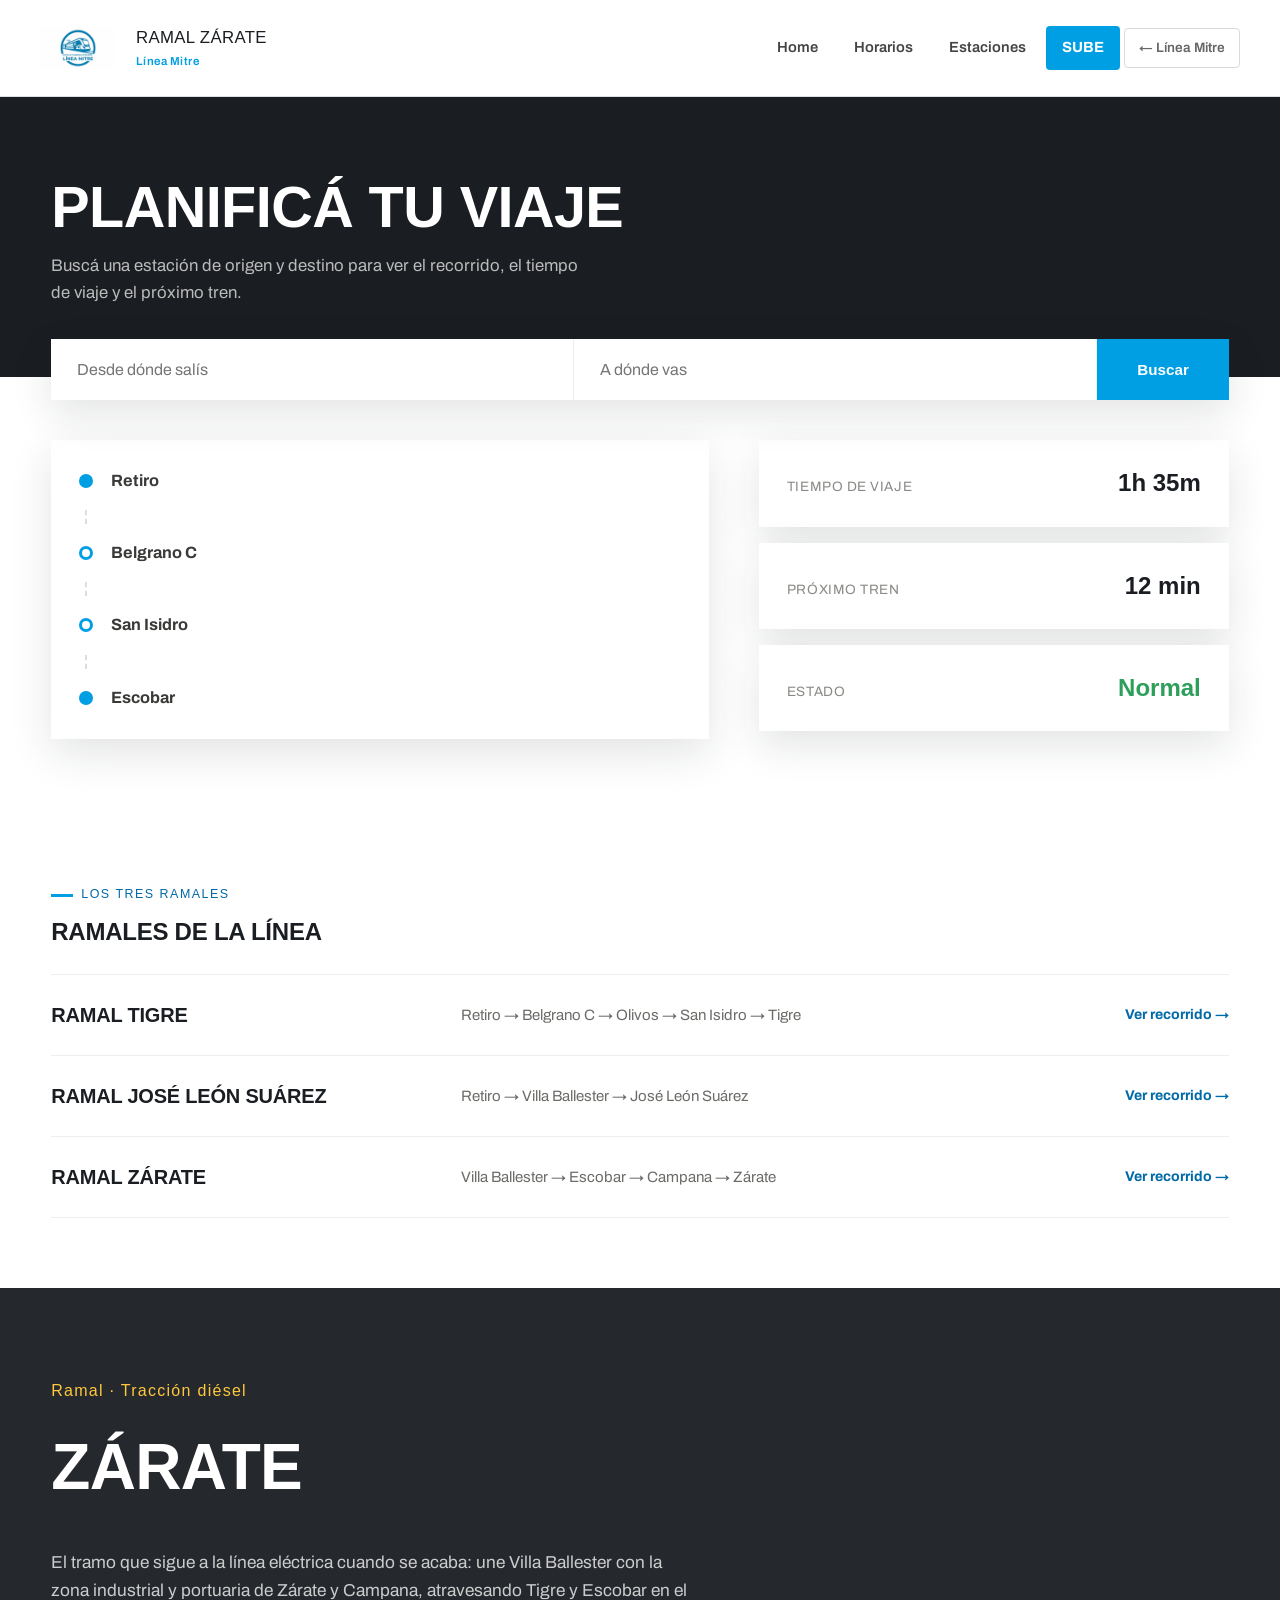
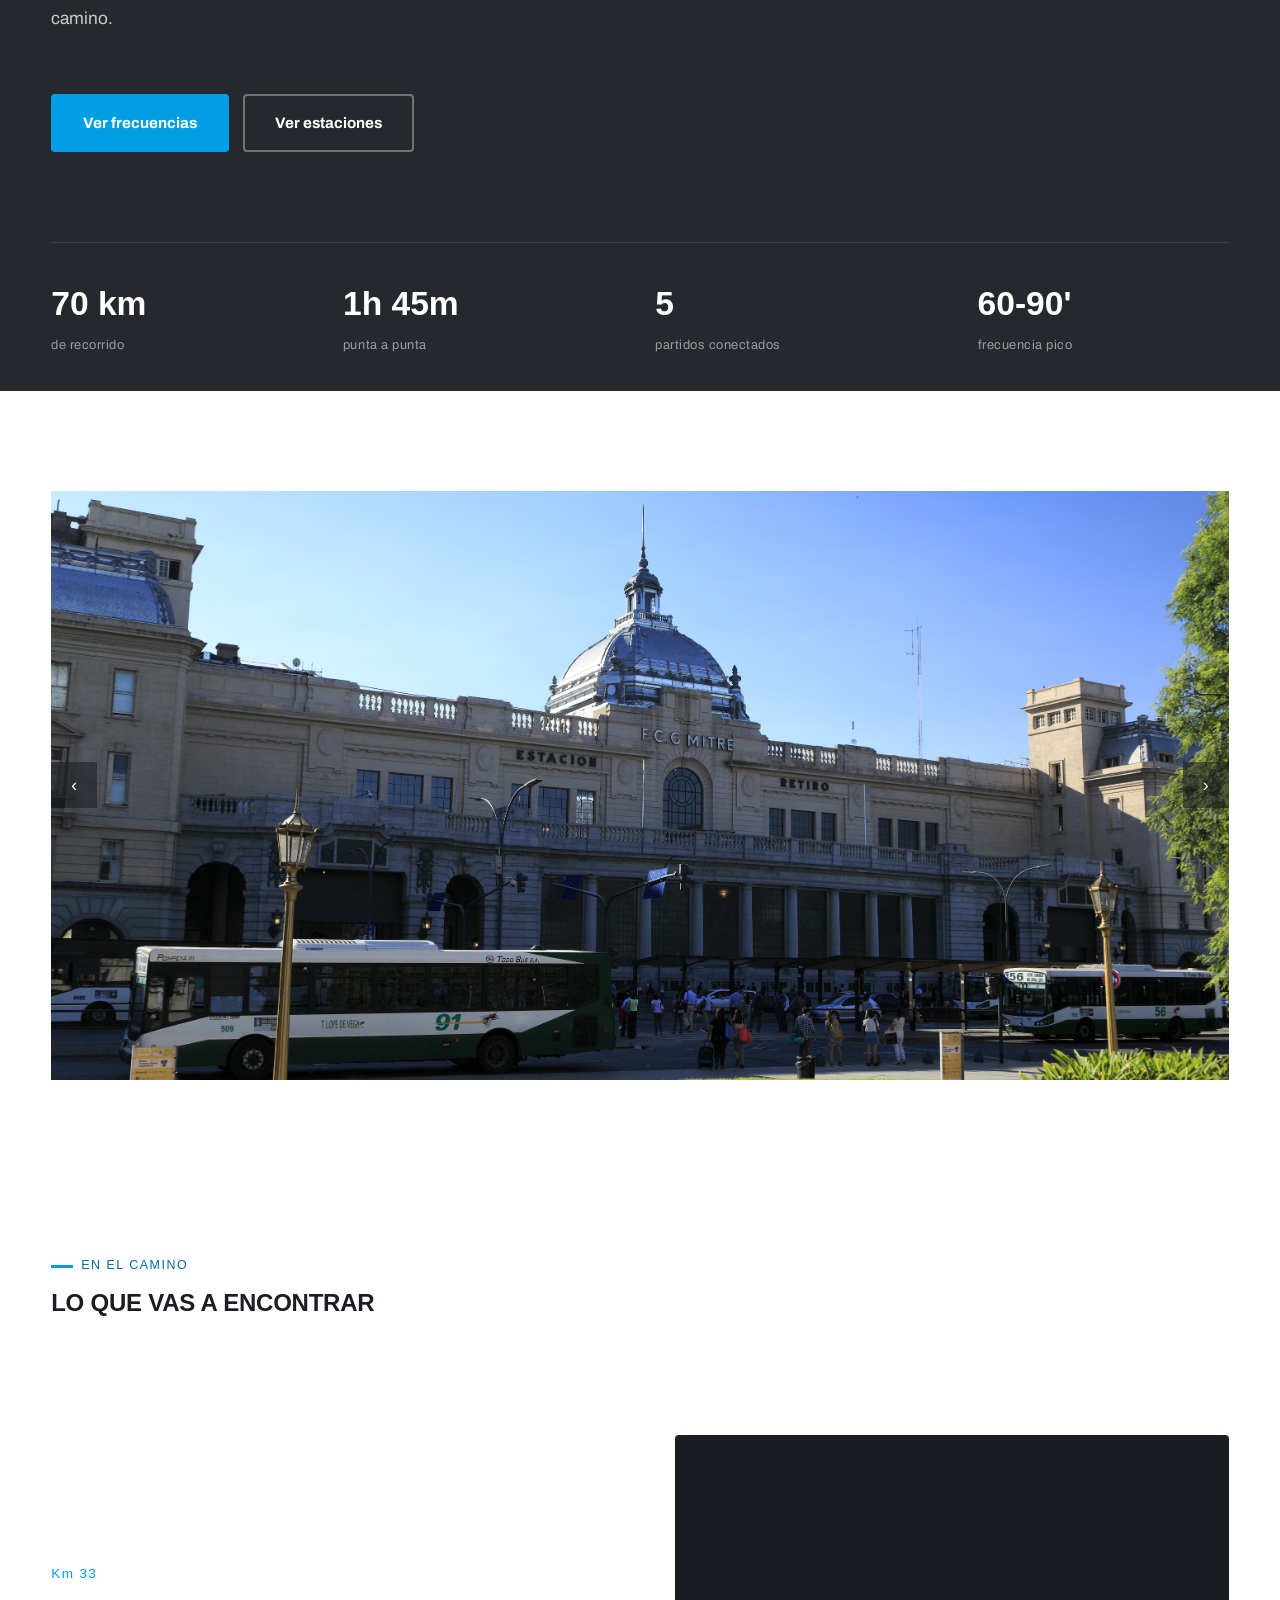
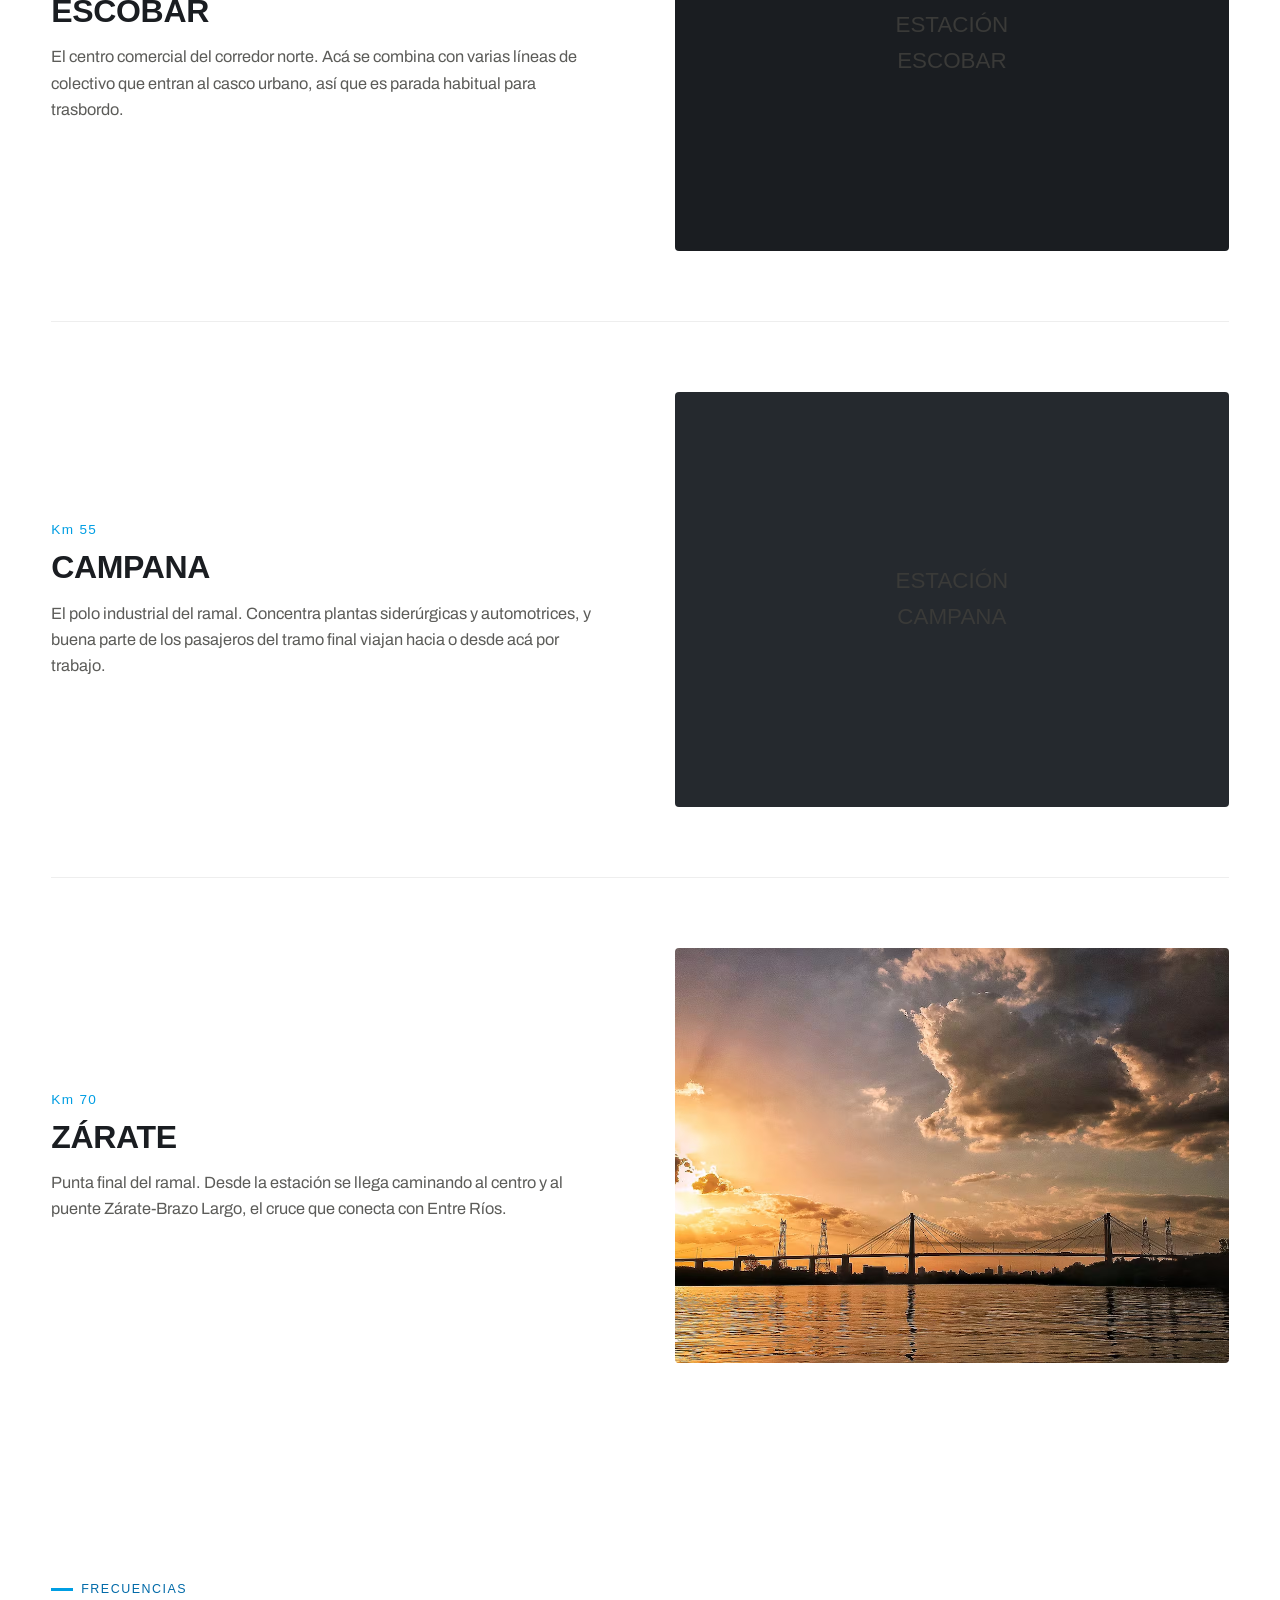
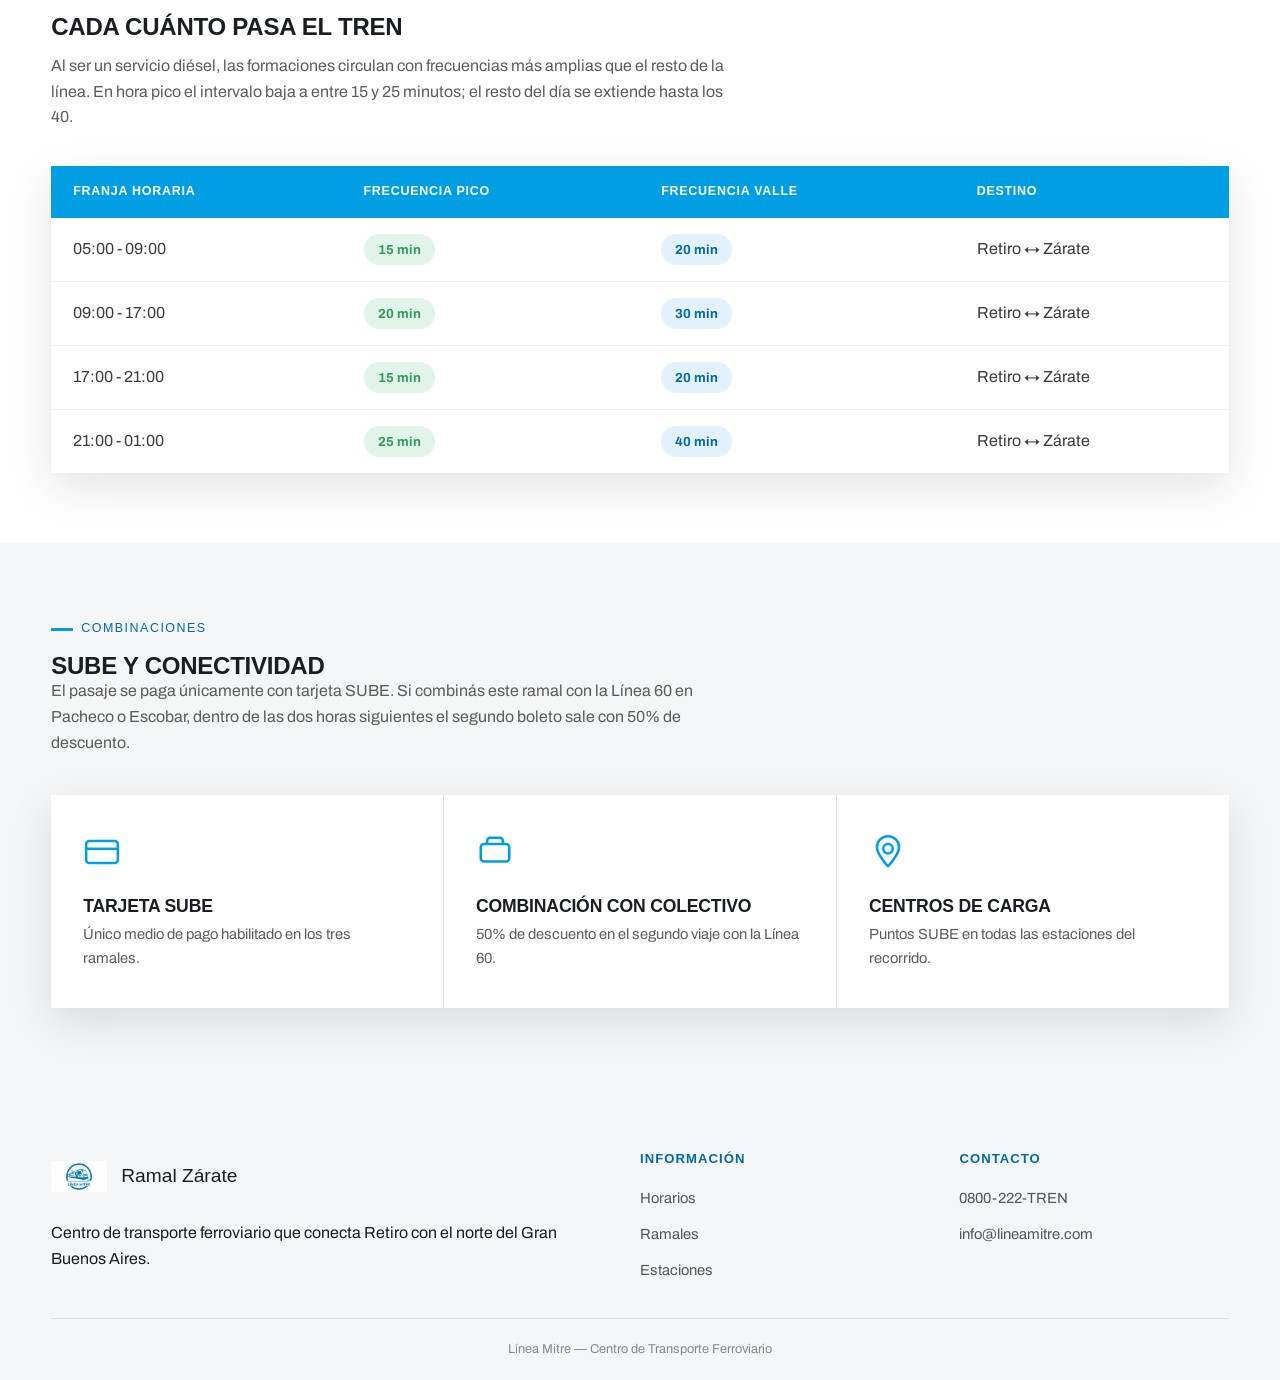
==== estaciones.html @ 60ac6a28 "Commit" ====
<!DOCTYPE html>
<html lang="es">
<head>
    <meta charset="UTF-8">
    <meta name="viewport" content="width=device-width, initial-scale=1.0">
    <title>Horarios y estaciones — Ramal Zárate</title>
    <link rel="stylesheet" href="css/styles.css">
</head>
<body>

    <header>
        <nav>
            <img src="img/logo-mitre.png" alt="Ramal Zárate" class="nav-logo">
            <div class="marca">
                Ramal Zárate
                <small>Línea Mitre</small>
            </div>
            <ul>
                <li><a href="index.html">Home</a></li>
                <li><a href="estaciones.html">Horarios</a></li>
                <li><a href="ubicacion.html">Estaciones</a></li>
                <li id="nav-sube"><a href="sube.html">SUBE</a></li>
                <li id="nav-central"><a href="https://rafaelmontanerpt.github.io/Central-de-transporte/index.html" target="_blank">← Línea Mitre</a></li>
            </ul>
        </nav>
    </header>

    <main>

        <section class="buscador-hero">
            <div class="buscador-hero-inner">
                <h1>Planificá tu viaje</h1>
                <p>Buscá una estación de origen y destino para ver el recorrido, el tiempo de viaje y el próximo tren.</p>
            </div>
        </section>

        <section class="franja franja--ajustada" style="padding-top:0">
            <div class="caja-busqueda">
                <input type="text" placeholder="Desde dónde salís" id="origen">
                <input type="text" placeholder="A dónde vas" id="destino">
                <button onclick="buscarRecorrido()">Buscar</button>
            </div>

            <div class="resultado-viaje">
                <div class="trayecto">
                    <div class="trayecto-parada terminal">
                        <span class="punto"></span>
                        <b>Retiro</b>
                    </div>
                    <div class="trayecto-tramo"></div>
                    <div class="trayecto-parada">
                        <span class="punto"></span>
                        <b>Belgrano C</b>
                    </div>
                    <div class="trayecto-tramo"></div>
                    <div class="trayecto-parada">
                        <span class="punto"></span>
                        <b>San Isidro</b>
                    </div>
                    <div class="trayecto-tramo"></div>
                    <div class="trayecto-parada terminal">
                        <span class="punto"></span>
                        <b>Escobar</b>
                    </div>
                </div>

                <div class="datos-viaje">
                    <div class="dato-viaje"><span>Tiempo de viaje</span><b>1h 35m</b></div>
                    <div class="dato-viaje"><span>Próximo tren</span><b>12 min</b></div>
                    <div class="dato-viaje"><span>Estado</span><b style="color:var(--verde)">Normal</b></div>
                </div>
            </div>
        </section>

        <section class="franja franja--ajustada">
            <span class="ojo">Los tres ramales</span>
            <h2>Ramales de la línea</h2>

            <div class="lista-ramales">
                <div class="fila-ramal">
                    <h3>Ramal Tigre</h3>
                    <span class="trazado">Retiro → Belgrano C → Olivos → San Isidro → Tigre</span>
                    <a href="estaciones.html" class="enlace-ramal">Ver recorrido →</a>
                </div>
                <div class="fila-ramal">
                    <h3>Ramal José León Suárez</h3>
                    <span class="trazado">Retiro → Villa Ballester → José León Suárez</span>
                    <a href="estaciones.html" class="enlace-ramal">Ver recorrido →</a>
                </div>
                <div class="fila-ramal">
                    <h3>Ramal Zárate</h3>
                    <span class="trazado">Villa Ballester → Escobar → Campana → Zárate</span>
                    <a href="#ramal-zarate" class="enlace-ramal">Ver recorrido →</a>
                </div>
            </div>
        </section>

        <section class="ramal-hero" id="ramal-zarate">
            <div class="ramal-hero-inner">
                <div class="ramal-kicker">Ramal · Tracción diésel</div>
                <h1>Zárate</h1>
                <p>El tramo que sigue a la línea eléctrica cuando se acaba: une Villa Ballester con la zona industrial y portuaria de Zárate y Campana, atravesando Tigre y Escobar en el camino.</p>
                <div class="ramal-botones">
                    <a href="#frecuencias-zarate" class="btn">Ver frecuencias</a>
                    <a href="ubicacion.html" class="btn-fantasma-oscuro">Ver estaciones</a>
                </div>
                <div class="ramal-cifras">
                    <div><b>70 km</b><span>de recorrido</span></div>
                    <div><b>1h 45m</b><span>punta a punta</span></div>
                    <div><b>5</b><span>partidos conectados</span></div>
                    <div><b>60-90'</b><span>frecuencia pico</span></div>
                </div>
            </div>
        </section>

        <section class="franja">
            <div class="carrusel">
                <img class="activa" src="img/J31_597_Bf_Retiro_Mitre.jpg" alt="Formación de la Línea Mitre">
                <img src="img/puente-zarate.avif" alt="Puente Zárate-Brazo Largo">
                <img src="img/zarate-plaza.avif" alt="Plaza central de Zárate">
                <button class="carrusel-control carrusel-control--prev" onclick="moverCarrusel(-1)">‹</button>
                <button class="carrusel-control carrusel-control--next" onclick="moverCarrusel(1)">›</button>
            </div>
        </section>

        <section class="franja franja--ajustada">
            <span class="ojo">En el camino</span>
            <h2 style="margin-bottom:50px">Lo que vas a encontrar</h2>

            <div class="destino-bloque">
                <div class="destino-texto">
                    <span class="destino-num">Km 33</span>
                    <h3>Escobar</h3>
                    <p>El centro comercial del corredor norte. Acá se combina con varias líneas de colectivo que entran al casco urbano, así que es parada habitual para trasbordo.</p>
                </div>
                <div class="destino-foto" style="display:flex;align-items:center;justify-content:center;background:var(--carbon)">
                    <span style="font-family:var(--display);color:var(--hueso);font-size:1.4rem;text-align:center;padding:0 20px">ESTACIÓN<br>ESCOBAR</span>
                </div>
            </div>

            <div class="destino-bloque invertido">
                <div class="destino-texto">
                    <span class="destino-num">Km 55</span>
                    <h3>Campana</h3>
                    <p>El polo industrial del ramal. Concentra plantas siderúrgicas y automotrices, y buena parte de los pasajeros del tramo final viajan hacia o desde acá por trabajo.</p>
                </div>
                <div class="destino-foto" style="display:flex;align-items:center;justify-content:center;background:var(--carbon-2)">
                    <span style="font-family:var(--display);color:var(--hueso);font-size:1.4rem;text-align:center;padding:0 20px">ESTACIÓN<br>CAMPANA</span>
                </div>
            </div>

            <div class="destino-bloque">
                <div class="destino-texto">
                    <span class="destino-num">Km 70</span>
                    <h3>Zárate</h3>
                    <p>Punta final del ramal. Desde la estación se llega caminando al centro y al puente Zárate-Brazo Largo, el cruce que conecta con Entre Ríos.</p>
                </div>
                <div class="destino-foto">
                    <img src="img/puente-zarate.avif" alt="Puente Zárate-Brazo Largo">
                </div>
            </div>
        </section>

        <section class="franja franja--ajustada bloque-tabla" id="frecuencias-zarate">
            <span class="ojo">Frecuencias</span>
            <h2>Cada cuánto pasa el tren</h2>
            <p>Al ser un servicio diésel, las formaciones circulan con frecuencias más amplias que el resto de la línea. En hora pico el intervalo baja a entre 15 y 25 minutos; el resto del día se extiende hasta los 40.</p>

            <table>
                <thead>
                    <tr>
                        <th>Franja horaria</th>
                        <th>Frecuencia pico</th>
                        <th>Frecuencia valle</th>
                        <th>Destino</th>
                    </tr>
                </thead>
                <tbody></tbody>
            </table>
        </section>

        <section class="tira-conectividad">
            <div class="franja franja--ajustada">
                <span class="ojo">Combinaciones</span>
                <h2>SUBE y conectividad</h2>
                <p style="max-width:680px;color:#5c5c59">El pasaje se paga únicamente con tarjeta SUBE. Si combinás este ramal con la Línea 60 en Pacheco o Escobar, dentro de las dos horas siguientes el segundo boleto sale con 50% de descuento.</p>

                <div class="tarjetas-conectividad">
                    <div class="tarjeta-conectividad">
                        <svg class="icono" viewBox="0 0 24 24" fill="none" stroke="currentColor" stroke-width="1.6"><rect x="2" y="5" width="20" height="14" rx="2"/><line x1="2" y1="10" x2="22" y2="10"/></svg>
                        <h3>Tarjeta SUBE</h3>
                        <p>Único medio de pago habilitado en los tres ramales.</p>
                    </div>
                    <div class="tarjeta-conectividad">
                        <svg class="icono" viewBox="0 0 24 24" fill="none" stroke="currentColor" stroke-width="1.6"><rect x="3" y="7" width="18" height="11" rx="2"/><path d="M7 7V5a2 2 0 0 1 2-2h6a2 2 0 0 1 2 2v2"/></svg>
                        <h3>Combinación con colectivo</h3>
                        <p>50% de descuento en el segundo viaje con la Línea 60.</p>
                    </div>
                    <div class="tarjeta-conectividad">
                        <svg class="icono" viewBox="0 0 24 24" fill="none" stroke="currentColor" stroke-width="1.6"><circle cx="12" cy="10" r="3"/><path d="M12 21s7-7.5 7-12a7 7 0 1 0-14 0c0 4.5 7 12 7 12Z"/></svg>
                        <h3>Centros de carga</h3>
                        <p>Puntos SUBE en todas las estaciones del recorrido.</p>
                    </div>
                </div>
            </div>
        </section>

    </main>

    <footer>
        <div class="footer-inner">
            <div>
                <div class="footer-logo-wrap">
                    <img src="img/logo-mitre.png" alt="Ramal Zárate">
                    <div class="footer-marca">Ramal Zárate</div>
                </div>
                <p>Centro de transporte ferroviario que conecta Retiro con el norte del Gran Buenos Aires.</p>
            </div>
            <div>
                <h4>Información</h4>
                <ul>
                    <li><a href="estaciones.html">Horarios</a></li>
                    <li><a href="estaciones.html">Ramales</a></li>
                    <li><a href="ubicacion.html">Estaciones</a></li>
                </ul>
            </div>
            <div>
                <h4>Contacto</h4>
                <ul>
                    <li><a href="tel:08002228736">0800-222-TREN</a></li>
                    <li><a href="mailto:info@lineamitre.com">info@lineamitre.com</a></li>
                </ul>
            </div>
        </div>
        <div class="footer-base">Línea Mitre — Centro de Transporte Ferroviario</div>
    </footer>

    <script src="JS/style.js"></script>
</body>
</html>
---- css/styles.css ----
@import url('https://fonts.googleapis.com/css2?family=Archivo+Expanded:wght@600;700;800&family=Archivo:wght@400;500;600;700&display=swap');

* { margin: 0; padding: 0; box-sizing: border-box; }

:root {
  --carbon:   #1a1d21;
  --carbon-2: #25292e;
  --azul:     #009ee3;
  --azul-osc: #006aa8;
  --amarillo: #ffc83d;
  --verde:    #2e9e5b;
  --rojo:     #d6432e;
  --texto:    #3a3a38;

  --display: 'Archivo Expanded', sans-serif;
  --cuerpo:  'Archivo', sans-serif;
  --radio:   4px;
  --sombra:  0 14px 40px rgba(26,29,33,.12);
  --ease:    .3s cubic-bezier(.4,0,.2,1);
}

html { scroll-behavior: smooth; }

body {
  font-family: var(--cuerpo);
  color: var(--texto);
  background: white;
  overflow-x: hidden;
  line-height: 1.6;
}

h1, h2, h3 {
  font-family: var(--display);
  color: var(--carbon);
  text-transform: uppercase;
  letter-spacing: -.01em;
  line-height: 1.05;
}

a { color: inherit; }

/* --- nav --- */

header {
  position: sticky;
  top: 0;
  z-index: 999;
  background: white;
  border-bottom: 1px solid #dde1e5;
}

nav {
  max-width: 1320px;
  margin: auto;
  display: flex;
  align-items: center;
  gap: 20px;
  padding: 10px 40px;
}

nav img {
  width: 76px;
  height: 76px;
  object-fit: contain;
  flex-shrink: 0;
}

nav .marca {
  color: var(--carbon);
  font-family: var(--display);
  font-size: 1.05rem;
  text-transform: uppercase;
  letter-spacing: .02em;
  flex: 1;
}

nav .marca small {
  display: block;
  font-family: var(--cuerpo);
  text-transform: none;
  font-size: .72rem;
  color: var(--azul);
  letter-spacing: .04em;
  font-weight: 600;
}

nav ul {
  display: flex;
  align-items: center;
  gap: 4px;
  list-style: none;
}

nav ul li a {
  display: block;
  color: #444;
  text-decoration: none;
  font-weight: 600;
  font-size: .92rem;
  padding: 10px 16px;
  border-radius: var(--radio);
  transition: var(--ease);
}

nav ul li a:hover { color: var(--carbon); background: rgba(0,158,227,.08); }

#nav-sube a { background: var(--azul); color: white; font-weight: 700; }
#nav-sube a:hover { background: var(--azul-osc); }

#nav-central a {
  color: #666;
  border: 1px solid rgba(0,0,0,.15);
  font-size: .85rem;
  padding: 8px 14px;
}
#nav-central a:hover { color: var(--carbon); border-color: rgba(0,0,0,.3); background: rgba(0,158,227,.06); }

/* --- estructura base --- */

main { display: block; }

.franja {
  width: min(1320px, 92%);
  margin: auto;
  padding: 100px 0;
}

.franja--ajustada { padding: 70px 0; }

.ojo {
  display: inline-flex;
  align-items: center;
  gap: 8px;
  font-family: var(--display);
  font-size: .78rem;
  letter-spacing: .12em;
  text-transform: uppercase;
  color: var(--azul-osc);
  margin-bottom: 14px;
}

.ojo::before {
  content: '';
  width: 22px;
  height: 3px;
  background: var(--azul);
}

/* --- hero (home) --- */

.hero {
  position: relative;
  background: white;
  overflow: hidden;
}

.hero-grid {
  width: min(1320px, 92%);
  margin: auto;
  display: grid;
  grid-template-columns: 1.05fr .95fr;
  align-items: center;
  gap: 50px;
  padding: 90px 0 0;
  min-height: 78vh;
}

.hero-texto h1 {
  color: var(--carbon);
  font-size: clamp(3rem, 6vw, 5.2rem);
  margin-bottom: 26px;
}

.hero-texto h1 em {
  display: block;
  font-style: normal;
  color: var(--azul);
}

.hero-texto p {
  font-size: 1.12rem;
  max-width: 480px;
  color: #555;
  margin-bottom: 36px;
}

.hero-botones { display: flex; gap: 14px; flex-wrap: wrap; }

.btn {
  display: inline-block;
  border: 2px solid transparent;
  background: var(--azul);
  color: white;
  font-weight: 700;
  font-size: .95rem;
  padding: 15px 30px;
  border-radius: var(--radio);
  cursor: pointer;
  transition: var(--ease);
  text-decoration: none;
}

.btn:hover { background: var(--azul-osc); transform: translateY(-2px); }

/* ghost button sobre fondo blanco */
.btn-fantasma {
  background: transparent;
  border-color: #ccc;
  color: var(--carbon);
}

.btn-fantasma:hover { border-color: var(--azul); color: var(--azul); background: rgba(0,158,227,.06); }

/* ghost button sobre fondo oscuro (ramal-hero) */
.btn-fantasma-oscuro {
  background: transparent;
  border: 2px solid rgba(255,255,255,.35);
  color: white;
  font-weight: 700;
  font-size: .95rem;
  padding: 15px 30px;
  border-radius: var(--radio);
  cursor: pointer;
  transition: var(--ease);
  text-decoration: none;
  display: inline-block;
}

.btn-fantasma-oscuro:hover { border-color: white; background: rgba(255,255,255,.1); }

.hero-imagen {
  position: relative;
  height: 100%;
  min-height: 460px;
  align-self: stretch;
}

.hero-imagen img {
  position: absolute;
  inset: 0;
  width: 100%;
  height: 100%;
  object-fit: cover;
  clip-path: polygon(8% 0, 100% 0, 100% 100%, 0 100%);
}

.hero-imagen::after {
  content: '';
  position: absolute;
  inset: 0;
  background: linear-gradient(100deg, white 0%, transparent 20%);
}

/* via (tiempos de viaje bajo el hero) */
.via {
  display: flex;
  border-top: 1px solid #e0e4e8;
  margin-top: 60px;
  background: #f8f9fa;
}

.via span {
  flex: 1;
  text-align: center;
  padding: 18px 0;
  font-family: var(--display);
  font-size: .76rem;
  letter-spacing: .1em;
  text-transform: uppercase;
  color: #888;
  border-right: 1px solid #e0e4e8;
}

.via span:last-child { border-right: none; }
.via span b { display: block; color: var(--carbon); font-size: 1.1rem; margin-top: 4px; }

/* --- panel estado --- */

.panel-estado {
  display: grid;
  grid-template-columns: .9fr 1.6fr;
  background: white;
  border-radius: var(--radio);
  box-shadow: var(--sombra);
  overflow: hidden;
}

.panel-estado-rotulo {
  background: var(--azul);
  color: white;
  padding: 44px;
  display: flex;
  flex-direction: column;
  justify-content: center;
}

.panel-estado-rotulo h2 { color: white; font-size: 1.8rem; margin-bottom: 10px; }
.panel-estado-rotulo p { color: #d9f0fb; font-size: .96rem; }

.estado-lista { display: flex; flex-direction: column; }

.estado-fila {
  display: flex;
  align-items: center;
  gap: 20px;
  padding: 22px 36px;
  border-bottom: 1px solid #eee;
}

.estado-fila:last-child { border-bottom: none; }

.estado-punto { width: 11px; height: 11px; border-radius: 50%; background: var(--verde); flex-shrink: 0; }

.estado-fila b { font-size: 1.02rem; min-width: 150px; }
.estado-fila span { color: #6b6b68; font-size: .92rem; }
.estado-fila .estado-tiempo { margin-left: auto; font-family: var(--display); color: var(--carbon); }

/* --- ramal hero (Zárate) --- */

.ramal-hero {
  background: var(--carbon-2);
  color: white;
  padding: 90px 0 0;
}

.ramal-hero-inner {
  width: min(1320px, 92%);
  margin: auto;
  display: grid;
  gap: 30px;
}

.ramal-kicker {
  font-family: var(--display);
  color: var(--amarillo);
  font-size: 1rem;
  letter-spacing: .08em;
}

.ramal-hero h1 { color: white; font-size: clamp(2.6rem, 5vw, 4.4rem); max-width: 760px; }
.ramal-hero p { max-width: 640px; color: #ccc; font-size: 1.08rem; margin-top: 18px; }

.ramal-botones { display: flex; gap: 14px; margin-top: 32px; flex-wrap: wrap; }

.ramal-cifras {
  display: grid;
  grid-template-columns: repeat(4, auto);
  gap: 40px;
  margin-top: 60px;
  padding: 34px 0;
  border-top: 1px solid #3a3e44;
}

.ramal-cifras div b { display: block; font-family: var(--display); font-size: 2.1rem; color: white; }
.ramal-cifras div span { font-size: .8rem; color: #9a9d9f; letter-spacing: .04em; }

/* --- destinos (bloques imagen/texto alternados) --- */

.destino-bloque {
  display: grid;
  grid-template-columns: 1fr 1fr;
  gap: 70px;
  align-items: center;
  padding: 70px 0;
  border-bottom: 1px solid #eee;
}

.destino-bloque:last-child { border-bottom: none; }

.destino-bloque.invertido .destino-foto { order: 2; }
.destino-bloque.invertido .destino-texto { order: 1; }

.destino-num {
  font-family: var(--display);
  font-size: .85rem;
  color: var(--azul);
  letter-spacing: .1em;
  margin-bottom: 10px;
  display: block;
}

.destino-texto h3 { font-size: 2rem; margin-bottom: 16px; }
.destino-texto p { color: #5c5c59; font-size: 1.02rem; }

.destino-foto {
  position: relative;
  aspect-ratio: 4/3;
  border-radius: var(--radio);
  overflow: hidden;
}

.destino-foto img { width: 100%; height: 100%; object-fit: cover; }

/* --- tabla frecuencias --- */

.bloque-tabla h2 { margin-bottom: 14px; }
.bloque-tabla > p { max-width: 680px; color: #5c5c59; margin-bottom: 36px; }

table { width: 100%; border-collapse: collapse; background: white; box-shadow: var(--sombra); }

thead { background: var(--azul); }

th {
  color: white;
  text-align: left;
  padding: 16px 22px;
  font-family: var(--display);
  font-size: .78rem;
  letter-spacing: .06em;
  text-transform: uppercase;
}

td { padding: 16px 22px; border-bottom: 1px solid #eee; }
tbody tr:last-child td { border-bottom: none; }
tbody tr:hover { background: #f0f8ff; }

.badge-pico, .badge-valle {
  display: inline-block;
  padding: 5px 14px;
  border-radius: 30px;
  font-size: .82rem;
  font-weight: 700;
}

.badge-pico  { background: #e2f4e9; color: var(--verde); }
.badge-valle { background: #e2f1fa; color: var(--azul-osc); }

/* --- conectividad / tarjetas --- */

.tira-conectividad { background: #f4f6f8; }

.tarjetas-conectividad {
  display: grid;
  grid-template-columns: repeat(3, 1fr);
  gap: 1px;
  background: #dde1e5;
  margin-top: 40px;
  box-shadow: var(--sombra);
}

.tarjeta-conectividad { background: white; padding: 38px 32px; }
.tarjeta-conectividad .icono { width: 38px; height: 38px; margin-bottom: 18px; color: var(--azul); }
.tarjeta-conectividad h3 { font-size: 1.1rem; margin-bottom: 8px; }
.tarjeta-conectividad p { font-size: .92rem; color: #5c5c59; }

/* --- carrusel --- */

.carrusel {
  position: relative;
  width: 100%;
  aspect-ratio: 16/8;
  overflow: hidden;
  background: var(--carbon);
}

.carrusel img {
  position: absolute;
  inset: 0;
  width: 100%;
  height: 100%;
  object-fit: cover;
  opacity: 0;
  transition: opacity .9s ease;
}

.carrusel img.activa { opacity: 1; z-index: 2; }

.carrusel-control {
  position: absolute;
  top: 50%;
  transform: translateY(-50%);
  width: 46px; height: 46px;
  border: none;
  background: rgba(26,29,33,.55);
  color: white;
  font-size: 1.1rem;
  cursor: pointer;
  z-index: 5;
  transition: var(--ease);
}

.carrusel-control:hover { background: var(--azul); }
.carrusel-control--prev { left: 0; }
.carrusel-control--next { right: 0; }

/* --- buscador (estaciones.html) --- */

.buscador-hero {
  background: var(--carbon);
  color: white;
  padding: 80px 0 70px;
}

.buscador-hero-inner { width: min(1320px, 92%); margin: auto; }
.buscador-hero h1 { color: white; font-size: clamp(2.4rem, 5vw, 3.6rem); max-width: 600px; }
.buscador-hero p { color: #bbb; max-width: 540px; margin-top: 16px; font-size: 1.05rem; }

.caja-busqueda {
  background: white;
  display: grid;
  grid-template-columns: 1fr 1fr auto;
  box-shadow: var(--sombra);
  margin-top: -38px;
  position: relative;
  z-index: 10;
}

.caja-busqueda input {
  border: none;
  padding: 22px 26px;
  font-size: 1rem;
  font-family: var(--cuerpo);
  border-right: 1px solid #eee;
}

.caja-busqueda input:focus { outline: 2px solid var(--azul); outline-offset: -2px; }

.caja-busqueda button {
  border: none;
  background: var(--azul);
  color: white;
  font-weight: 700;
  padding: 0 40px;
  cursor: pointer;
  font-size: .95rem;
  transition: var(--ease);
}

.caja-busqueda button:hover { background: var(--azul-osc); }

.resultado-viaje {
  display: grid;
  grid-template-columns: 1.4fr 1fr;
  gap: 50px;
  margin-top: 40px;
}

.trayecto { background: white; box-shadow: var(--sombra); padding: 12px 0; }

.trayecto-parada {
  display: flex;
  align-items: center;
  gap: 18px;
  padding: 16px 28px;
}

.trayecto-parada .punto {
  width: 14px; height: 14px;
  border-radius: 50%;
  border: 3px solid var(--azul);
  background: white;
  flex-shrink: 0;
}

.trayecto-parada.terminal .punto { background: var(--azul); }
.trayecto-parada b { font-size: 1.02rem; }

.trayecto-tramo { margin-left: 34px; border-left: 2px dashed #ddd; height: 14px; }

.datos-viaje { display: flex; flex-direction: column; gap: 16px; }

.dato-viaje {
  background: white;
  box-shadow: var(--sombra);
  padding: 24px 28px;
  display: flex;
  justify-content: space-between;
  align-items: baseline;
}

.dato-viaje span { font-size: .85rem; color: #8a8a87; text-transform: uppercase; letter-spacing: .04em; }
.dato-viaje b { font-family: var(--display); font-size: 1.5rem; color: var(--carbon); }

.lista-ramales { display: flex; flex-direction: column; margin-top: 30px; }

.fila-ramal {
  display: grid;
  grid-template-columns: 1.2fr 2fr auto;
  align-items: center;
  gap: 30px;
  padding: 28px 0;
  border-bottom: 1px solid #eee;
}

.fila-ramal:first-child { border-top: 1px solid #eee; }
.fila-ramal h3 { font-size: 1.25rem; }
.fila-ramal .trazado { color: #6b6b68; font-size: .94rem; }

.enlace-ramal {
  font-weight: 700;
  font-size: .88rem;
  color: var(--azul-osc);
  text-decoration: none;
  white-space: nowrap;
}

.enlace-ramal:hover { text-decoration: underline; }

/* --- ubicacion.html --- */

.ubicacion-hero {
  position: relative;
  min-height: 50vh;
  display: flex;
  align-items: flex-end;
  color: white;
  background-size: cover;
  background-position: center;
  background-color: #555;
}

.ubicacion-hero::before {
  content: '';
  position: absolute;
  inset: 0;
  background: linear-gradient(180deg, rgba(26,29,33,.2), rgba(26,29,33,.85));
}

.ubicacion-hero-inner {
  position: relative;
  z-index: 2;
  width: min(1320px, 92%);
  margin: auto;
  padding-bottom: 56px;
}

.ubicacion-hero h1 { color: white; font-size: clamp(2.4rem, 5vw, 3.8rem); }
.ubicacion-hero p { color: #ddd; max-width: 540px; margin-top: 14px; }

.input-buscar {
  width: 100%;
  padding: 18px 22px;
  border: 2px solid #dde1e5;
  font-size: 1rem;
  font-family: var(--cuerpo);
  background: white;
  margin-top: 10px;
  border-radius: var(--radio);
}

.input-buscar:focus { outline: 2px solid var(--azul); outline-offset: -2px; border-color: var(--azul); }

.mapa-caja { margin-top: 30px; box-shadow: var(--sombra); }
.mapa-caja iframe { width: 100%; height: 460px; border: none; display: block; }

.fila-datos {
  display: grid;
  grid-template-columns: repeat(3, 1fr);
  gap: 1px;
  background: #dde1e5;
  margin-top: 40px;
}

.dato-mini { background: white; padding: 28px 30px; }
.dato-mini span { display: block; font-size: .8rem; color: #888; text-transform: uppercase; letter-spacing: .04em; margin-bottom: 8px; }
.dato-mini b { font-family: var(--display); font-size: 1.3rem; }

.lista-iconos {
  display: grid;
  grid-template-columns: repeat(auto-fit, minmax(200px, 1fr));
  gap: 14px;
  margin-top: 30px;
}

.item-icono {
  background: white;
  border: 1px solid #eee;
  padding: 22px;
  display: flex;
  align-items: center;
  gap: 14px;
  font-weight: 600;
  font-size: .94rem;
  line-height: 1.3;
}

.item-icono svg { width: 24px; height: 24px; color: var(--azul); flex-shrink: 0; }

/* --- footer --- */

footer { background: #f4f6f8; color: var(--carbon); }

.footer-inner {
  width: min(1320px, 92%);
  margin: auto;
  padding: 70px 0 36px;
  display: grid;
  grid-template-columns: 1.6fr .8fr .8fr;
  gap: 50px;
}

.footer-logo-wrap {
  display: flex;
  align-items: center;
  gap: 14px;
  margin-bottom: 16px;
}

.footer-logo-wrap img { width: 56px; height: 56px; object-fit: contain; }

.footer-marca { font-family: var(--display); font-size: 1.2rem; }
.footer-marca + p { color: #666; max-width: 320px; font-size: .9rem; margin-top: 10px; }

footer h4 {
  font-family: var(--display);
  font-size: .82rem;
  letter-spacing: .08em;
  color: var(--azul-osc);
  margin-bottom: 16px;
  text-transform: uppercase;
}

footer ul { list-style: none; display: flex; flex-direction: column; gap: 10px; }
footer ul li a { color: #555; text-decoration: none; font-size: .92rem; }
footer ul li a:hover { color: var(--azul); }

.footer-base {
  border-top: 1px solid #dde1e5;
  padding: 20px 0;
  text-align: center;
  font-size: .8rem;
  color: #888;
  width: min(1320px, 92%);
  margin: 0 auto;
}

/* --- responsive --- */

@media (max-width: 1000px) {
  .hero-grid { grid-template-columns: 1fr; min-height: auto; padding-top: 50px; }
  .hero-imagen { min-height: 320px; order: -1; }
  .panel-estado { grid-template-columns: 1fr; }
  .destino-bloque,
  .destino-bloque.invertido { grid-template-columns: 1fr; }
  .destino-bloque.invertido .destino-foto,
  .destino-bloque.invertido .destino-texto { order: 0; }
  .tarjetas-conectividad { grid-template-columns: 1fr; }
  .resultado-viaje { grid-template-columns: 1fr; }
  .fila-datos { grid-template-columns: 1fr; }
  .footer-inner { grid-template-columns: 1fr; }
  .ramal-cifras { grid-template-columns: repeat(2, 1fr); }
}

@media (max-width: 700px) {
  nav { flex-wrap: wrap; padding: 14px 20px; }
  nav ul { width: 100%; justify-content: center; flex-wrap: wrap; }
  .via { flex-wrap: wrap; }
  .via span { flex: 1 1 50%; }
  .caja-busqueda { grid-template-columns: 1fr; }
  .caja-busqueda input { border-right: none; border-bottom: 1px solid #eee; }
  .fila-ramal { grid-template-columns: 1fr; gap: 10px; }
}
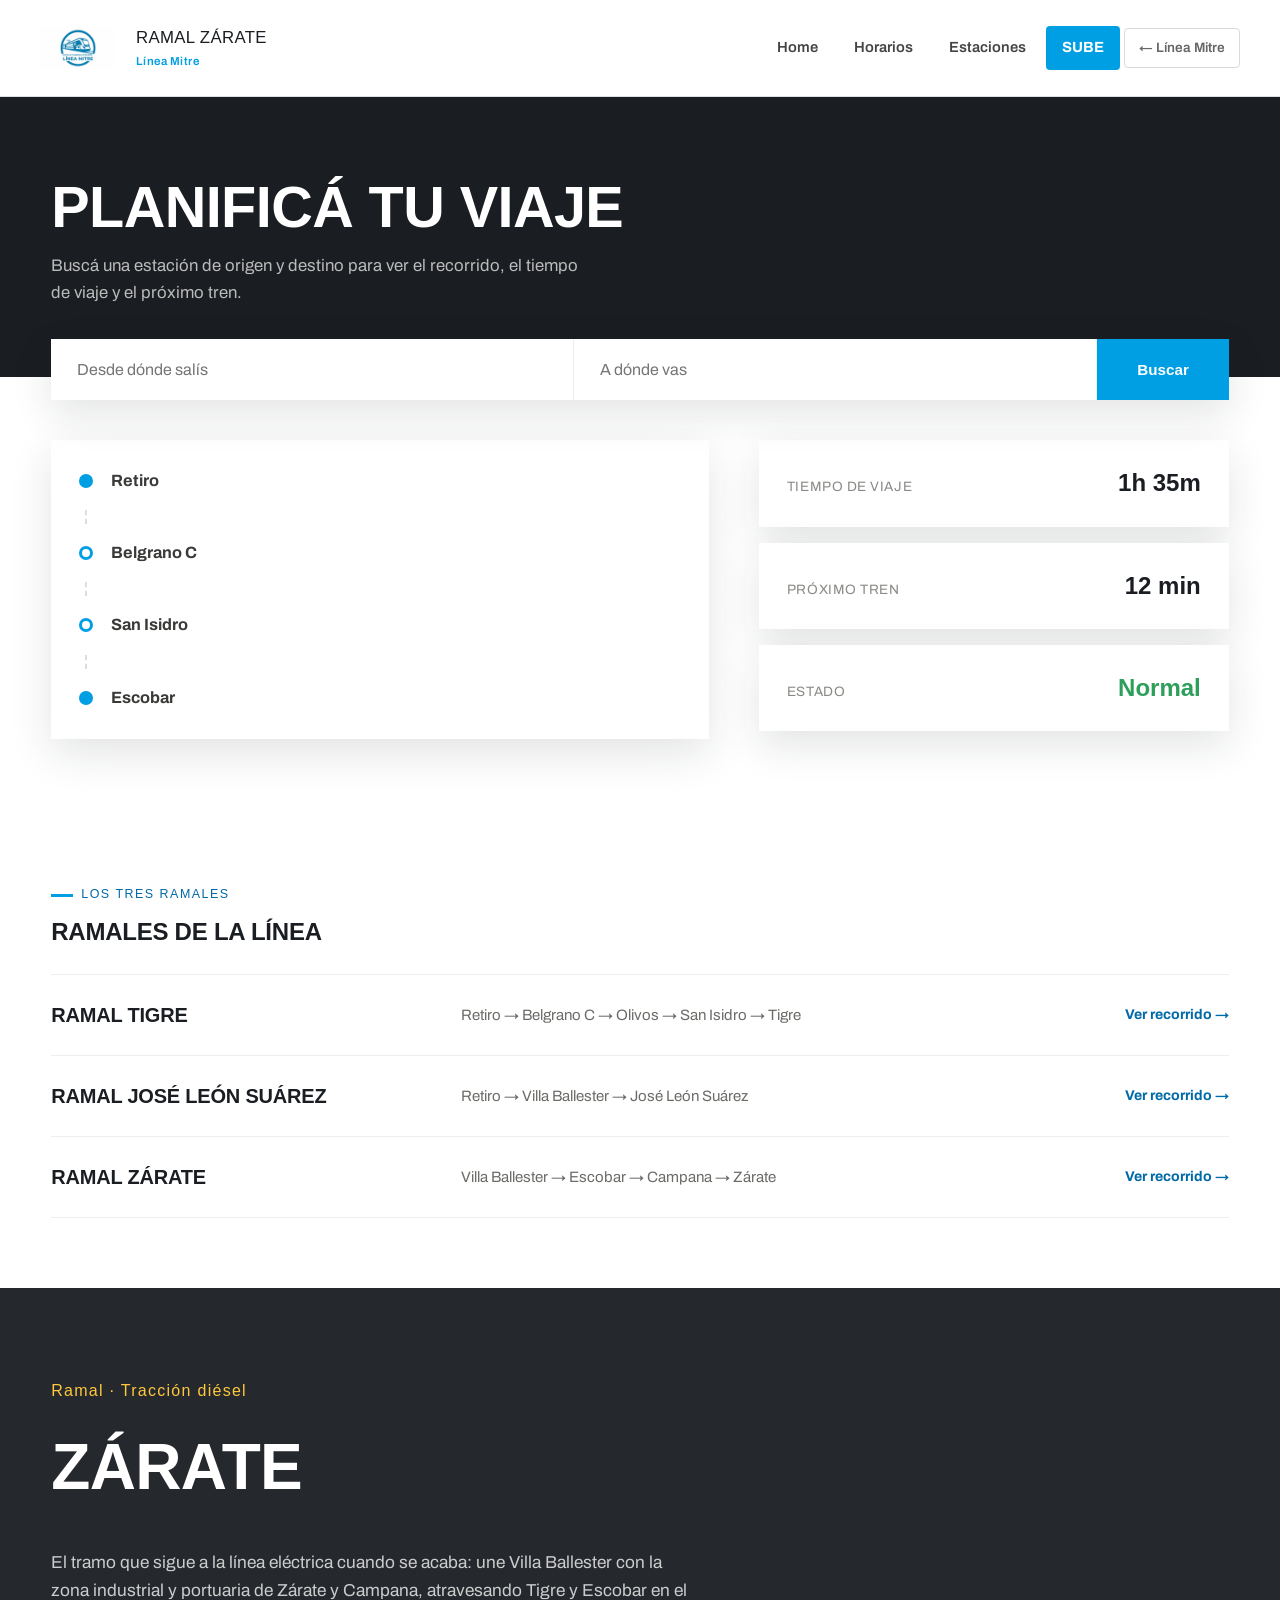
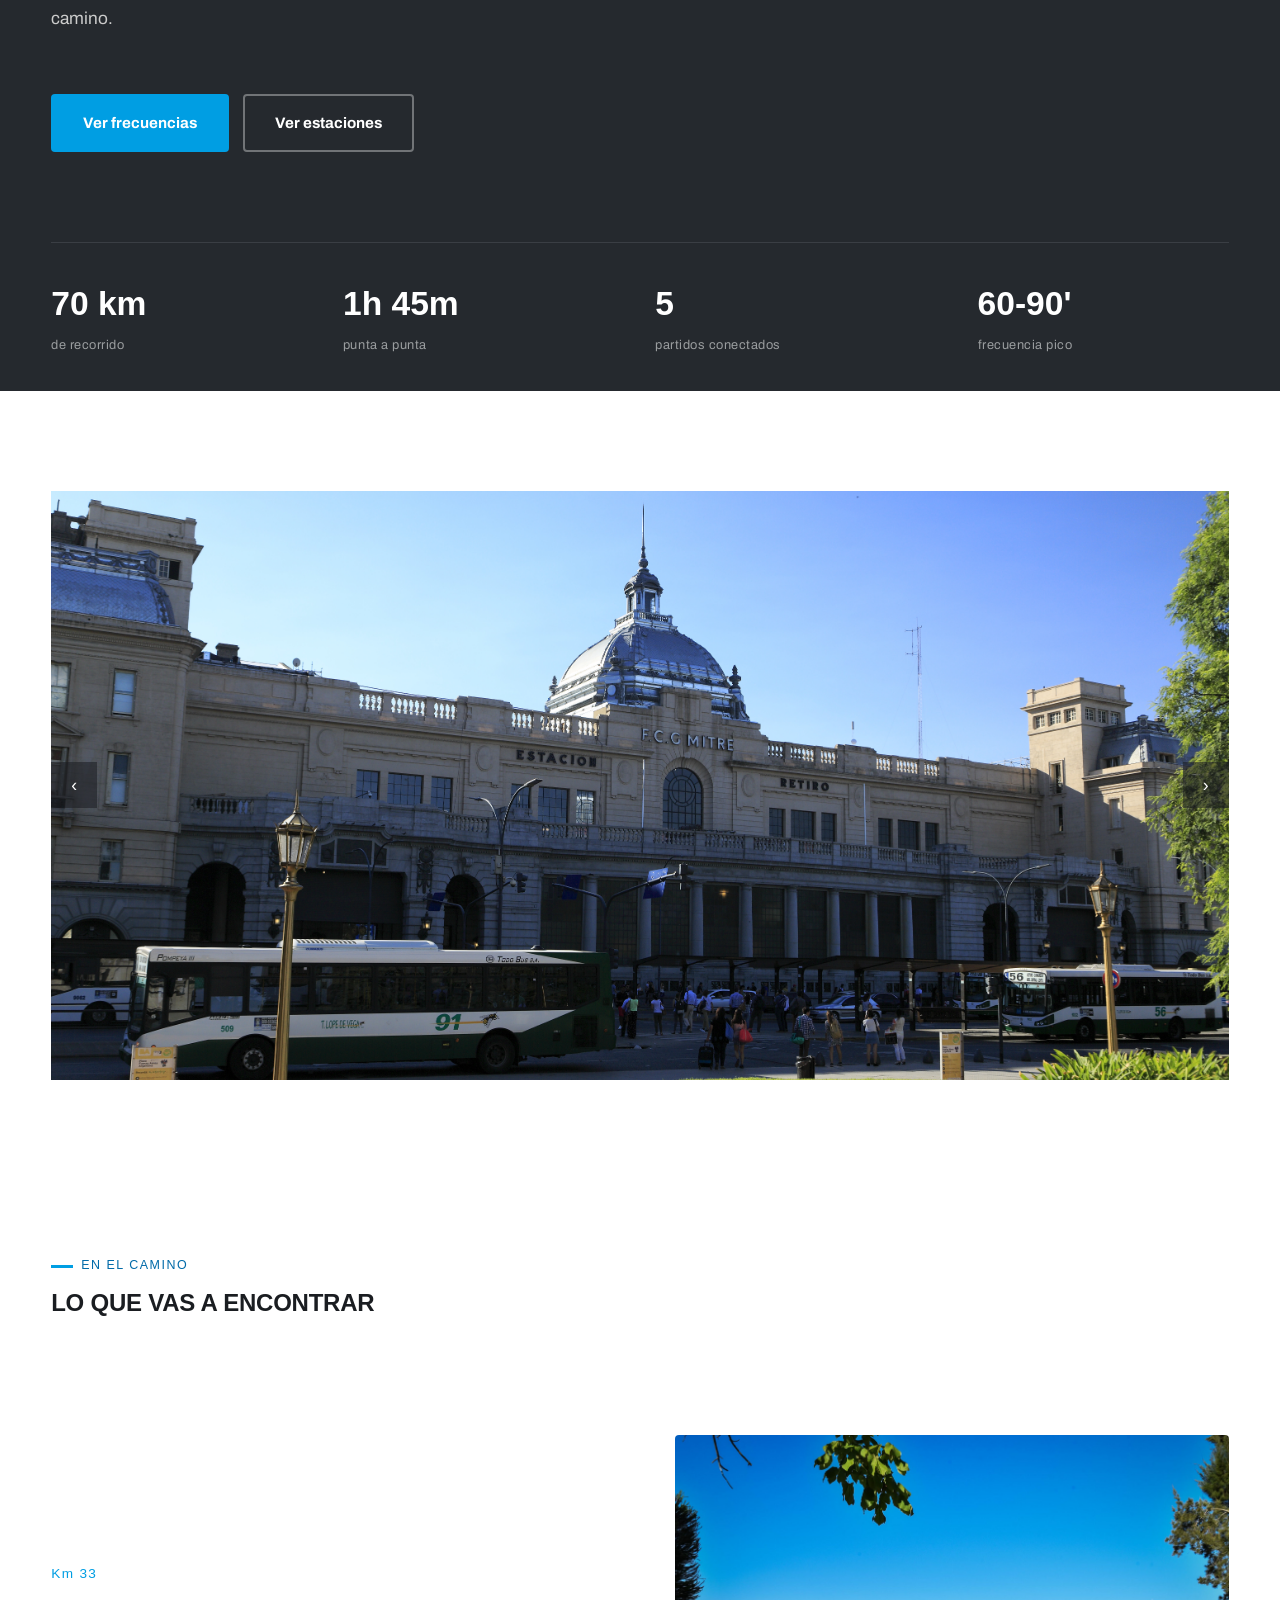
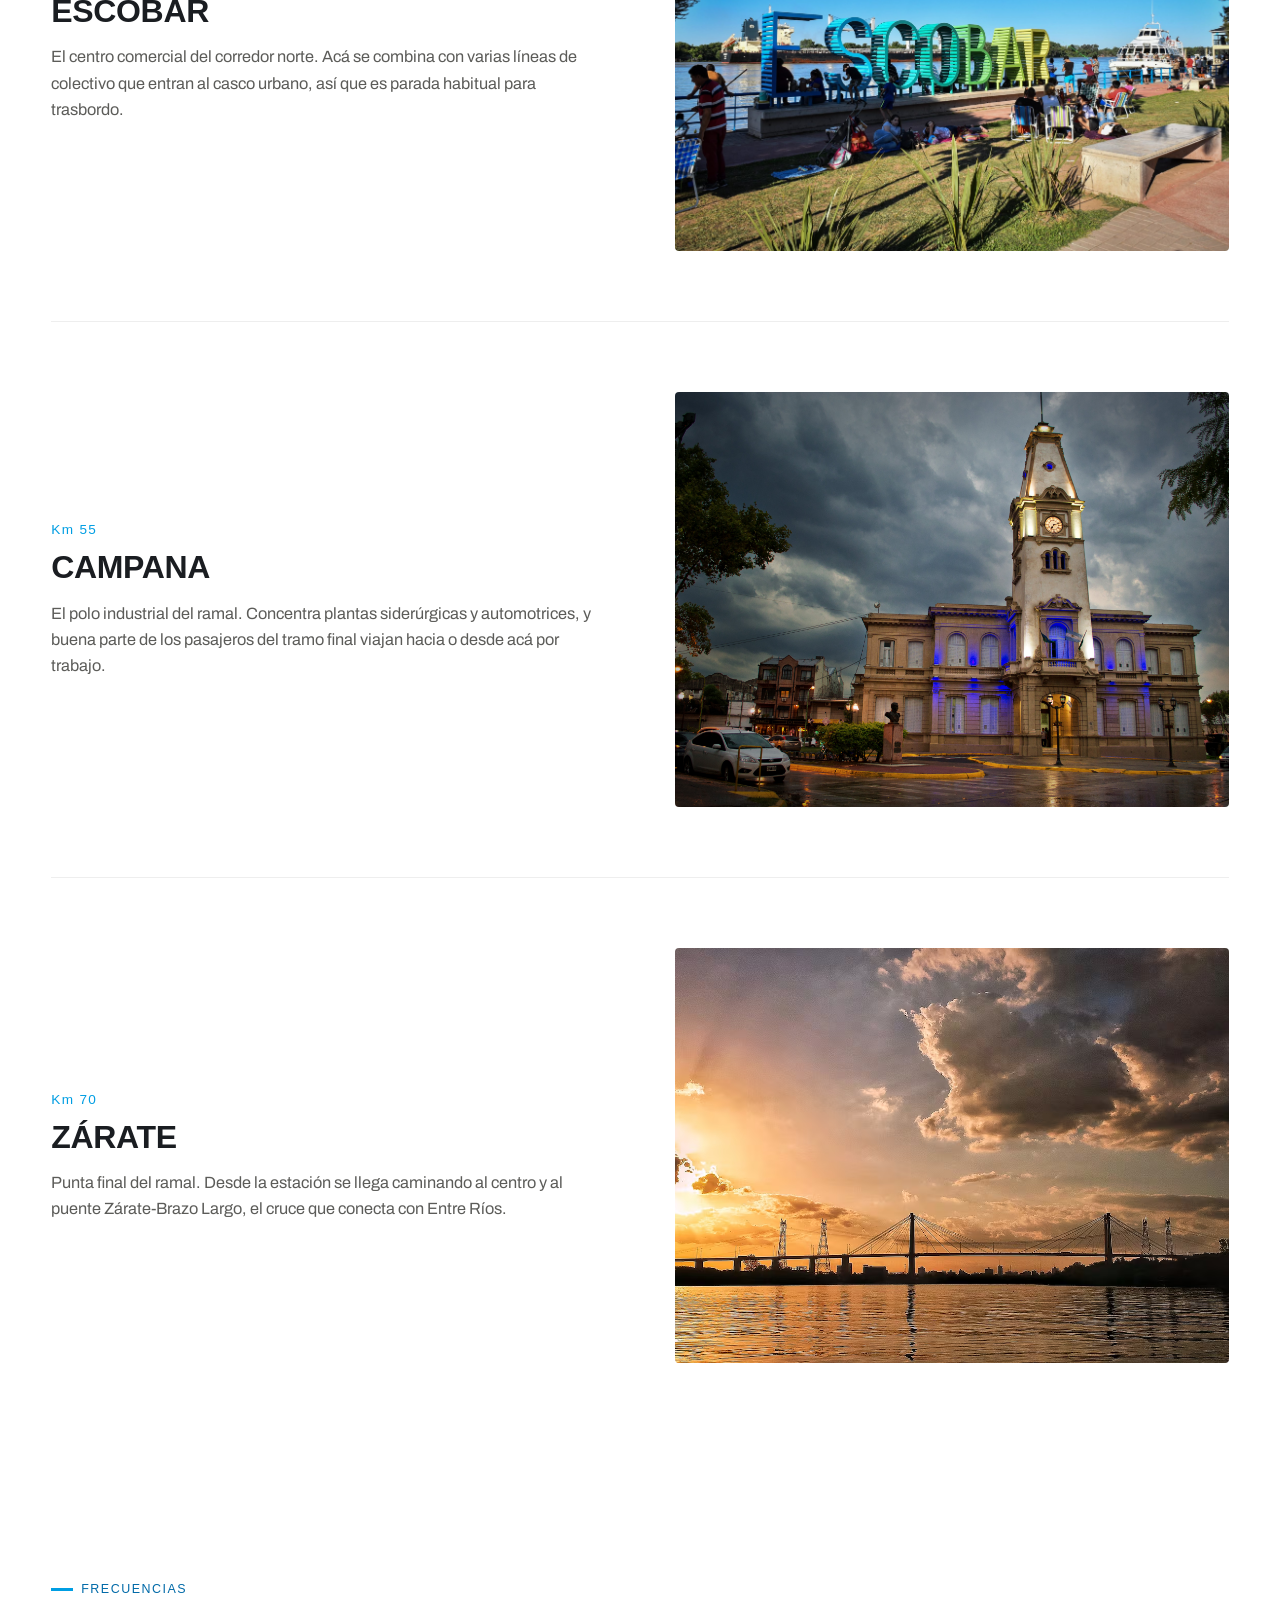
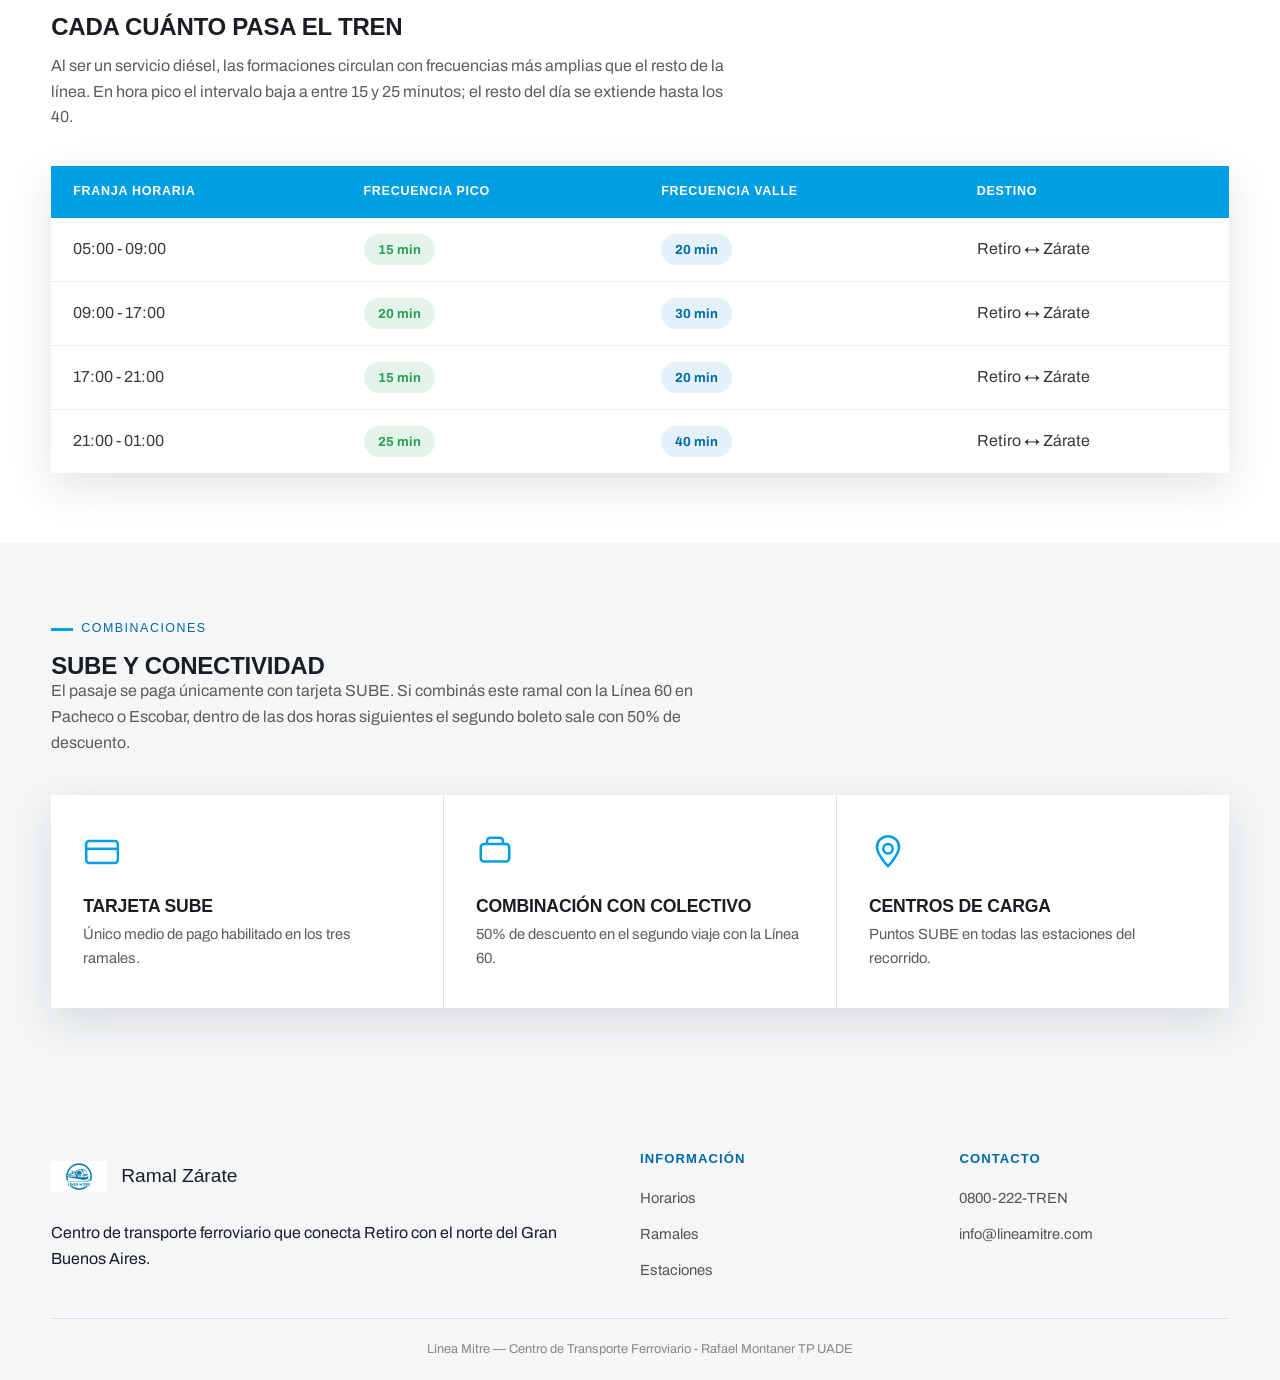
==== commit 5a37d6db: "Add files via upload" ====
--- a/estaciones.html
+++ b/estaciones.html
@@ -134,7 +134,7 @@
                     <p>El centro comercial del corredor norte. Acá se combina con varias líneas de colectivo que entran al casco urbano, así que es parada habitual para trasbordo.</p>
                 </div>
                 <div class="destino-foto" style="display:flex;align-items:center;justify-content:center;background:var(--carbon)">
-                    <span style="font-family:var(--display);color:var(--hueso);font-size:1.4rem;text-align:center;padding:0 20px">ESTACIÓN<br>ESCOBAR</span>
+                    <img src="img/DSC_3359-1-scaled.jpg" alt="">
                 </div>
             </div>
 
@@ -145,7 +145,7 @@
                     <p>El polo industrial del ramal. Concentra plantas siderúrgicas y automotrices, y buena parte de los pasajeros del tramo final viajan hacia o desde acá por trabajo.</p>
                 </div>
                 <div class="destino-foto" style="display:flex;align-items:center;justify-content:center;background:var(--carbon-2)">
-                    <span style="font-family:var(--display);color:var(--hueso);font-size:1.4rem;text-align:center;padding:0 20px">ESTACIÓN<br>CAMPANA</span>
+                    <img src="img/Municipalidad_de_Campana.jpg" alt="">
                 </div>
             </div>
 
@@ -232,7 +232,7 @@
                 </ul>
             </div>
         </div>
-        <div class="footer-base">Línea Mitre — Centro de Transporte Ferroviario</div>
+        <div class="footer-base">Línea Mitre — Centro de Transporte Ferroviario - Rafael Montaner TP UADE</div>
     </footer>
 
     <script src="JS/style.js"></script>
